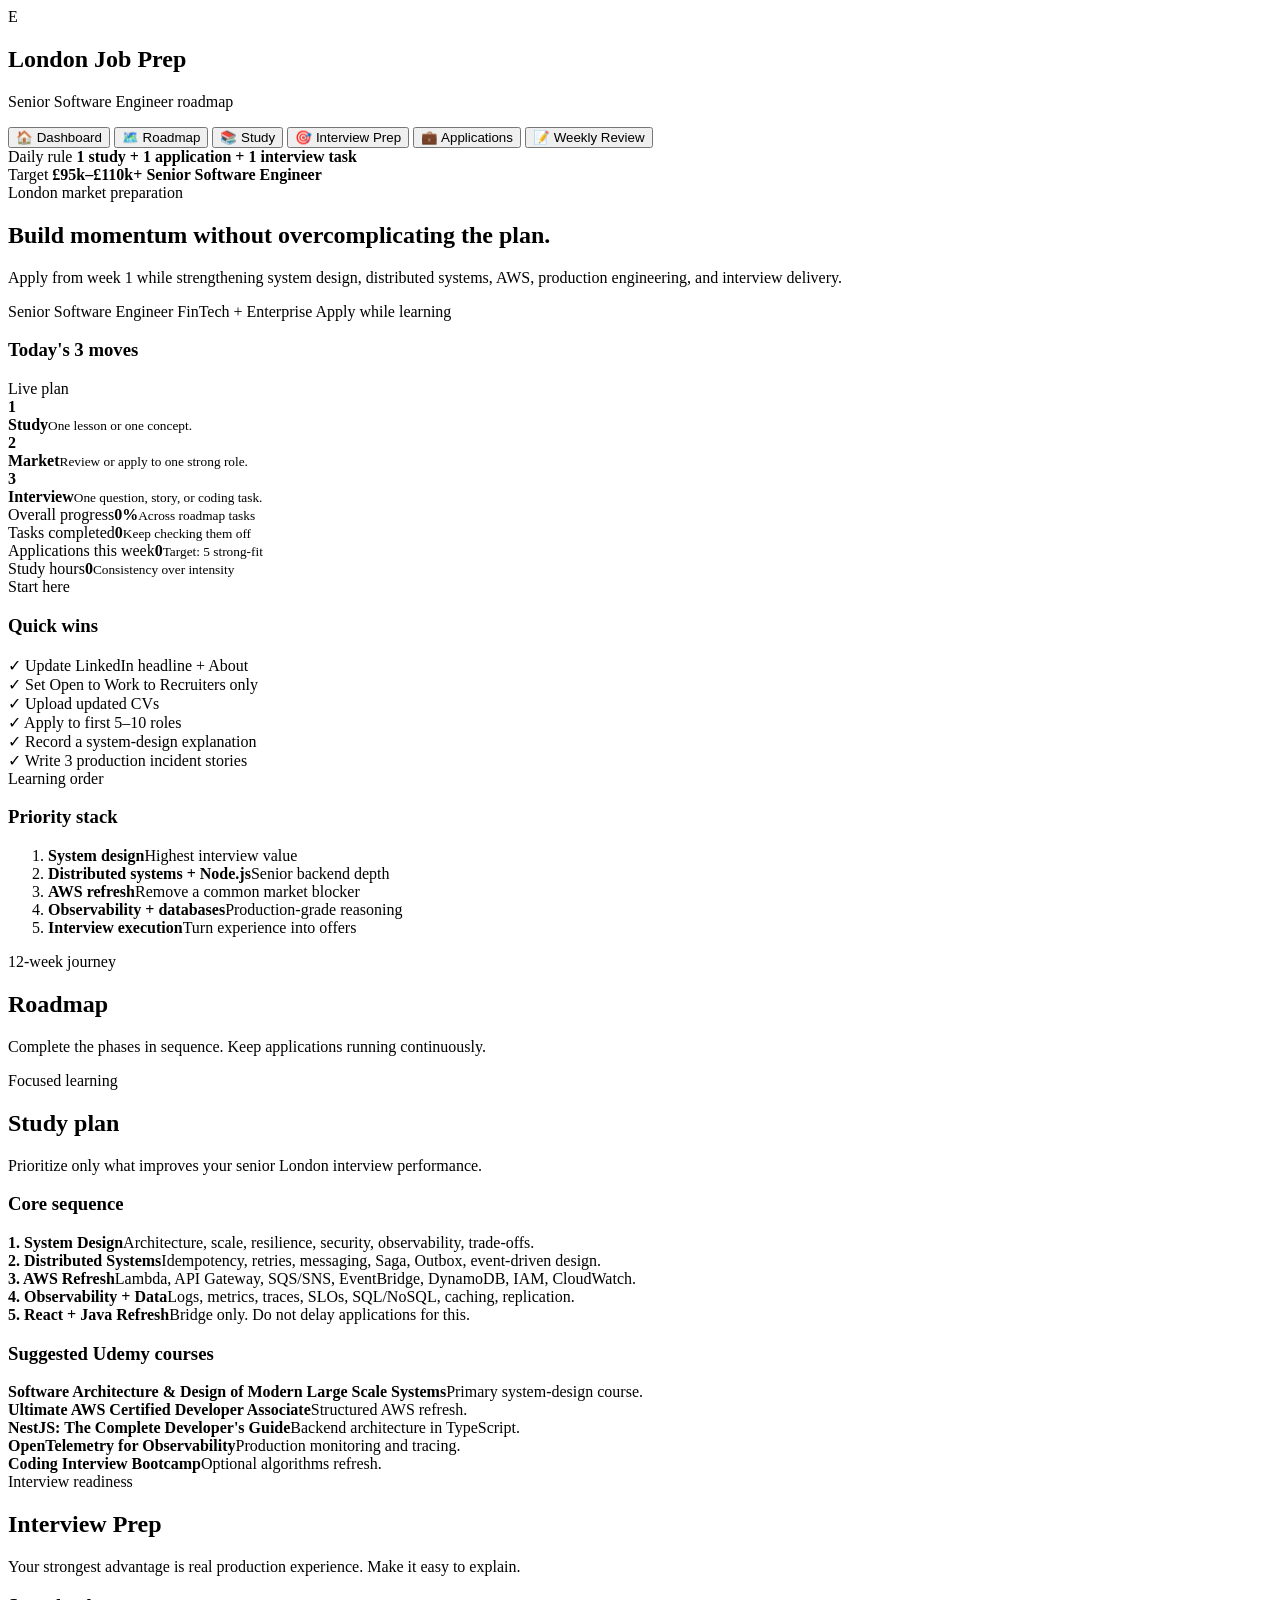
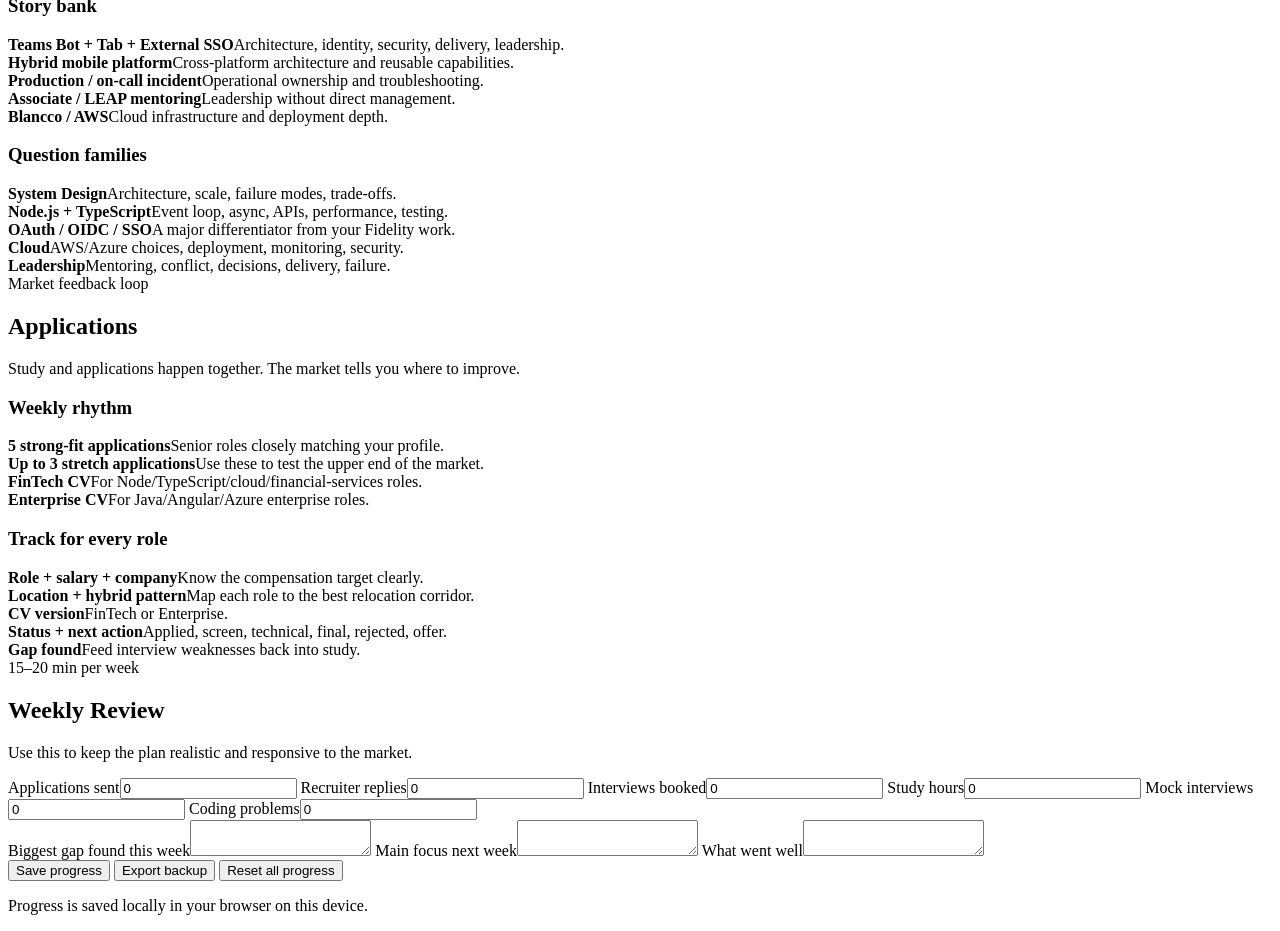
==== index.html @ 73bc14bc "Add interactive job prep dashboard" ====
<!doctype html>
<html lang="en">
<head>
  <meta charset="utf-8" />
  <meta name="viewport" content="width=device-width, initial-scale=1" />
  <meta name="theme-color" content="#4f46e5" />
  <title>Erivan — London Job Prep</title>
  <link rel="stylesheet" href="styles.css" />
</head>
<body>
  <div class="app-shell">
    <aside class="sidebar">
      <div class="brand-card">
        <div class="brand-mark">E</div>
        <div>
          <h1>London Job Prep</h1>
          <p>Senior Software Engineer roadmap</p>
        </div>
      </div>

      <nav class="nav" aria-label="Primary navigation">
        <button class="nav-btn active" data-screen="dashboard">🏠 Dashboard</button>
        <button class="nav-btn" data-screen="roadmap">🗺️ Roadmap</button>
        <button class="nav-btn" data-screen="study">📚 Study</button>
        <button class="nav-btn" data-screen="interviews">🎯 Interview Prep</button>
        <button class="nav-btn" data-screen="applications">💼 Applications</button>
        <button class="nav-btn" data-screen="weekly">📝 Weekly Review</button>
      </nav>

      <div class="side-note">
        <span>Daily rule</span>
        <strong>1 study + 1 application + 1 interview task</strong>
      </div>
      <div class="side-note">
        <span>Target</span>
        <strong>£95k–£110k+ Senior Software Engineer</strong>
      </div>
    </aside>

    <main class="main">
      <section id="dashboard" class="screen active">
        <div class="hero-grid">
          <article class="hero-card">
            <span class="eyebrow">London market preparation</span>
            <h2>Build momentum without overcomplicating the plan.</h2>
            <p>Apply from week 1 while strengthening system design, distributed systems, AWS, production engineering, and interview delivery.</p>
            <div class="chips">
              <span>Senior Software Engineer</span>
              <span>FinTech + Enterprise</span>
              <span>Apply while learning</span>
            </div>
          </article>

          <article class="today-card">
            <div class="card-title-row"><h3>Today's 3 moves</h3><span class="status-dot">Live plan</span></div>
            <div class="today-item"><b>1</b><div><strong>Study</strong><small>One lesson or one concept.</small></div></div>
            <div class="today-item"><b>2</b><div><strong>Market</strong><small>Review or apply to one strong role.</small></div></div>
            <div class="today-item"><b>3</b><div><strong>Interview</strong><small>One question, story, or coding task.</small></div></div>
          </article>
        </div>

        <div class="stats-grid">
          <article class="stat-card"><span>Overall progress</span><strong id="overallPct">0%</strong><small>Across roadmap tasks</small></article>
          <article class="stat-card"><span>Tasks completed</span><strong id="doneCount">0</strong><small>Keep checking them off</small></article>
          <article class="stat-card"><span>Applications this week</span><strong id="dashApps">0</strong><small>Target: 5 strong-fit</small></article>
          <article class="stat-card"><span>Study hours</span><strong id="dashHours">0</strong><small>Consistency over intensity</small></article>
        </div>

        <div class="two-col">
          <article class="panel">
            <div class="section-head"><div><span class="eyebrow">Start here</span><h3>Quick wins</h3></div></div>
            <div class="quick-grid">
              <div class="quick">✓ Update LinkedIn headline + About</div>
              <div class="quick">✓ Set Open to Work to Recruiters only</div>
              <div class="quick">✓ Upload updated CVs</div>
              <div class="quick">✓ Apply to first 5–10 roles</div>
              <div class="quick">✓ Record a system-design explanation</div>
              <div class="quick">✓ Write 3 production incident stories</div>
            </div>
          </article>

          <article class="panel">
            <div class="section-head"><div><span class="eyebrow">Learning order</span><h3>Priority stack</h3></div></div>
            <ol class="priority-list">
              <li><b>System design</b><span>Highest interview value</span></li>
              <li><b>Distributed systems + Node.js</b><span>Senior backend depth</span></li>
              <li><b>AWS refresh</b><span>Remove a common market blocker</span></li>
              <li><b>Observability + databases</b><span>Production-grade reasoning</span></li>
              <li><b>Interview execution</b><span>Turn experience into offers</span></li>
            </ol>
          </article>
        </div>
      </section>

      <section id="roadmap" class="screen">
        <header class="page-head"><div><span class="eyebrow">12-week journey</span><h2>Roadmap</h2><p>Complete the phases in sequence. Keep applications running continuously.</p></div></header>
        <div id="phaseList" class="phase-list"></div>
      </section>

      <section id="study" class="screen">
        <header class="page-head"><div><span class="eyebrow">Focused learning</span><h2>Study plan</h2><p>Prioritize only what improves your senior London interview performance.</p></div></header>
        <div class="two-col">
          <article class="panel"><h3>Core sequence</h3><div class="stack-list">
            <div><b>1. System Design</b><span>Architecture, scale, resilience, security, observability, trade-offs.</span></div>
            <div><b>2. Distributed Systems</b><span>Idempotency, retries, messaging, Saga, Outbox, event-driven design.</span></div>
            <div><b>3. AWS Refresh</b><span>Lambda, API Gateway, SQS/SNS, EventBridge, DynamoDB, IAM, CloudWatch.</span></div>
            <div><b>4. Observability + Data</b><span>Logs, metrics, traces, SLOs, SQL/NoSQL, caching, replication.</span></div>
            <div><b>5. React + Java Refresh</b><span>Bridge only. Do not delay applications for this.</span></div>
          </div></article>
          <article class="panel"><h3>Suggested Udemy courses</h3><div class="stack-list">
            <div><b>Software Architecture & Design of Modern Large Scale Systems</b><span>Primary system-design course.</span></div>
            <div><b>Ultimate AWS Certified Developer Associate</b><span>Structured AWS refresh.</span></div>
            <div><b>NestJS: The Complete Developer's Guide</b><span>Backend architecture in TypeScript.</span></div>
            <div><b>OpenTelemetry for Observability</b><span>Production monitoring and tracing.</span></div>
            <div><b>Coding Interview Bootcamp</b><span>Optional algorithms refresh.</span></div>
          </div></article>
        </div>
      </section>

      <section id="interviews" class="screen">
        <header class="page-head"><div><span class="eyebrow">Interview readiness</span><h2>Interview Prep</h2><p>Your strongest advantage is real production experience. Make it easy to explain.</p></div></header>
        <div class="two-col">
          <article class="panel"><h3>Story bank</h3><div class="stack-list">
            <div><b>Teams Bot + Tab + External SSO</b><span>Architecture, identity, security, delivery, leadership.</span></div>
            <div><b>Hybrid mobile platform</b><span>Cross-platform architecture and reusable capabilities.</span></div>
            <div><b>Production / on-call incident</b><span>Operational ownership and troubleshooting.</span></div>
            <div><b>Associate / LEAP mentoring</b><span>Leadership without direct management.</span></div>
            <div><b>Blancco / AWS</b><span>Cloud infrastructure and deployment depth.</span></div>
          </div></article>
          <article class="panel"><h3>Question families</h3><div class="stack-list">
            <div><b>System Design</b><span>Architecture, scale, failure modes, trade-offs.</span></div>
            <div><b>Node.js + TypeScript</b><span>Event loop, async, APIs, performance, testing.</span></div>
            <div><b>OAuth / OIDC / SSO</b><span>A major differentiator from your Fidelity work.</span></div>
            <div><b>Cloud</b><span>AWS/Azure choices, deployment, monitoring, security.</span></div>
            <div><b>Leadership</b><span>Mentoring, conflict, decisions, delivery, failure.</span></div>
          </div></article>
        </div>
      </section>

      <section id="applications" class="screen">
        <header class="page-head"><div><span class="eyebrow">Market feedback loop</span><h2>Applications</h2><p>Study and applications happen together. The market tells you where to improve.</p></div></header>
        <div class="two-col">
          <article class="panel"><h3>Weekly rhythm</h3><div class="stack-list">
            <div><b>5 strong-fit applications</b><span>Senior roles closely matching your profile.</span></div>
            <div><b>Up to 3 stretch applications</b><span>Use these to test the upper end of the market.</span></div>
            <div><b>FinTech CV</b><span>For Node/TypeScript/cloud/financial-services roles.</span></div>
            <div><b>Enterprise CV</b><span>For Java/Angular/Azure enterprise roles.</span></div>
          </div></article>
          <article class="panel"><h3>Track for every role</h3><div class="stack-list">
            <div><b>Role + salary + company</b><span>Know the compensation target clearly.</span></div>
            <div><b>Location + hybrid pattern</b><span>Map each role to the best relocation corridor.</span></div>
            <div><b>CV version</b><span>FinTech or Enterprise.</span></div>
            <div><b>Status + next action</b><span>Applied, screen, technical, final, rejected, offer.</span></div>
            <div><b>Gap found</b><span>Feed interview weaknesses back into study.</span></div>
          </div></article>
        </div>
      </section>

      <section id="weekly" class="screen">
        <header class="page-head"><div><span class="eyebrow">15–20 min per week</span><h2>Weekly Review</h2><p>Use this to keep the plan realistic and responsive to the market.</p></div></header>
        <article class="panel">
          <div class="form-grid">
            <label>Applications sent<input id="apps" type="number" min="0" value="0"></label>
            <label>Recruiter replies<input id="replies" type="number" min="0" value="0"></label>
            <label>Interviews booked<input id="interviewsCount" type="number" min="0" value="0"></label>
            <label>Study hours<input id="hours" type="number" min="0" step="0.5" value="0"></label>
            <label>Mock interviews<input id="mocks" type="number" min="0" value="0"></label>
            <label>Coding problems<input id="coding" type="number" min="0" value="0"></label>
          </div>
          <label class="text-field">Biggest gap found this week<textarea id="gap"></textarea></label>
          <label class="text-field">Main focus next week<textarea id="focus"></textarea></label>
          <label class="text-field">What went well<textarea id="wins"></textarea></label>
          <div class="actions">
            <button class="primary" id="saveWeekly">Save progress</button>
            <button id="exportBtn">Export backup</button>
            <button id="resetBtn">Reset all progress</button>
          </div>
          <p class="note">Progress is saved locally in your browser on this device.</p>
        </article>
      </section>
    </main>
  </div>
  <script src="app.js"></script>
</body>
</html>
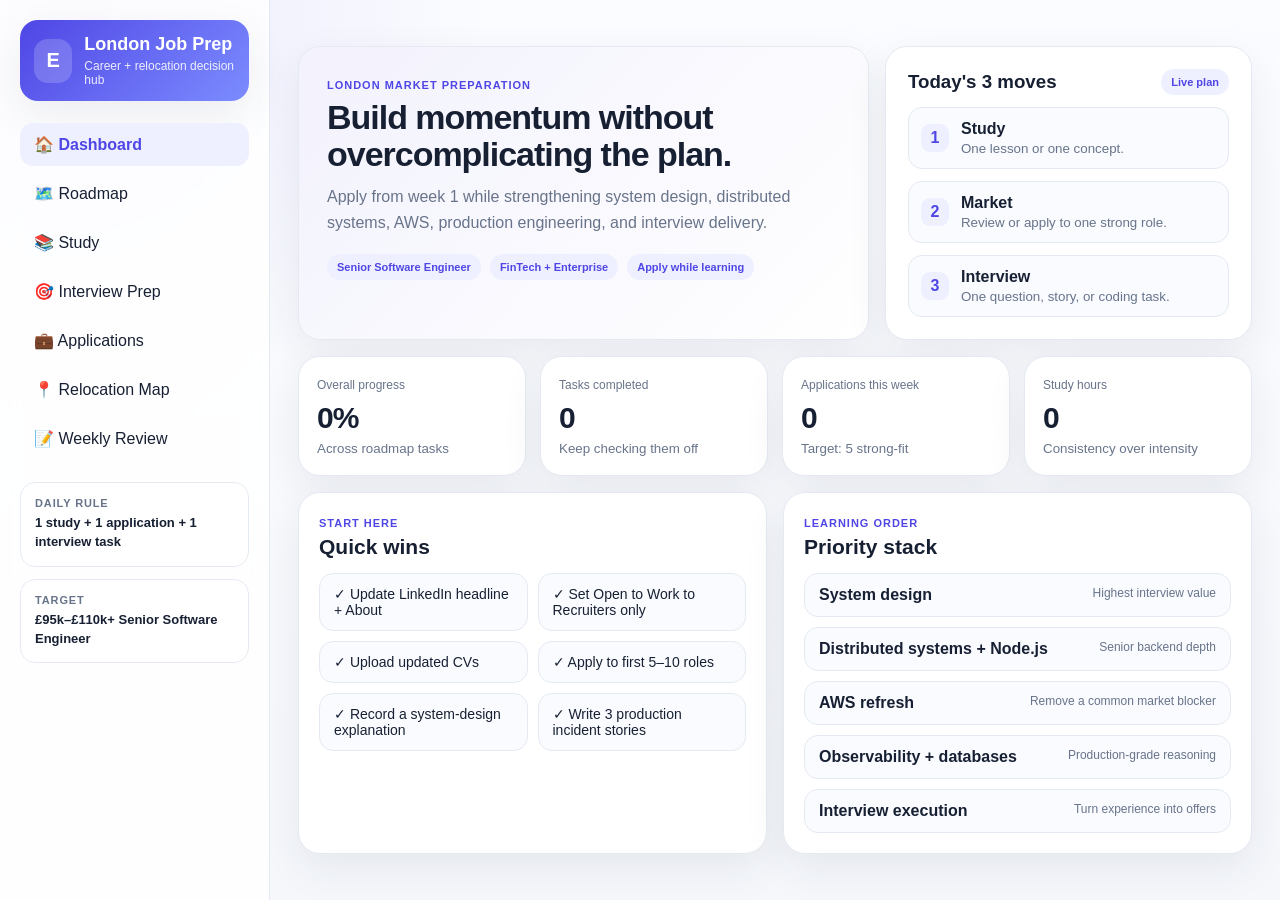
==== commit 012e7155: "Integrate relocation map into main job prep dashboard" ====
--- a/index.html
+++ b/index.html
@@ -14,7 +14,7 @@
         <div class="brand-mark">E</div>
         <div>
           <h1>London Job Prep</h1>
-          <p>Senior Software Engineer roadmap</p>
+          <p>Career + relocation decision hub</p>
         </div>
       </div>
 
@@ -24,6 +24,7 @@
         <button class="nav-btn" data-screen="study">📚 Study</button>
         <button class="nav-btn" data-screen="interviews">🎯 Interview Prep</button>
         <button class="nav-btn" data-screen="applications">💼 Applications</button>
+        <button class="nav-btn" data-screen="relocation">📍 Relocation Map</button>
         <button class="nav-btn" data-screen="weekly">📝 Weekly Review</button>
       </nav>
 
@@ -156,6 +157,17 @@
         </div>
       </section>
 
+      <section id="relocation" class="screen">
+        <header class="page-head relocation-head"><div><span class="eyebrow">Family relocation decision</span><h2>Relocation Map</h2><p>Compare shortlisted areas using separate layers for trains, roads, commute options, software jobs, Simone’s quality/pharma market, CCUK/CCB-related churches, and family anchors.</p></div></header>
+        <article class="panel map-panel">
+          <div class="map-toolbar">
+            <div><b>Interactive decision map</b><span>Open layers inside the map to reduce clutter.</span></div>
+            <a class="map-link" href="relocation-map.html" target="_blank" rel="noopener">Open full screen ↗</a>
+          </div>
+          <iframe id="relocationFrame" class="map-frame" title="London relocation decision map" data-src="relocation-map.html"></iframe>
+        </article>
+      </section>
+
       <section id="weekly" class="screen">
         <header class="page-head"><div><span class="eyebrow">15–20 min per week</span><h2>Weekly Review</h2><p>Use this to keep the plan realistic and responsive to the market.</p></div></header>
         <article class="panel">
--- a/styles.css
+++ b/styles.css
@@ -0,0 +1 @@
+:root{--bg:#f5f7fb;--panel:#fff;--panel2:#f9fbff;--text:#172033;--muted:#68748a;--line:#e5eaf2;--primary:#4f46e5;--primary2:#7c8cff;--soft:#eef0ff;--success:#079669;--warn:#d97706;--shadow:0 14px 40px rgba(38,48,78,.08)}*{box-sizing:border-box}html{scroll-behavior:smooth}body{margin:0;font-family:Inter,ui-sans-serif,-apple-system,BlinkMacSystemFont,"Segoe UI",Roboto,Arial,sans-serif;color:var(--text);background:radial-gradient(circle at 5% 0%,rgba(79,70,229,.1),transparent 28%),linear-gradient(180deg,#fbfcff,#f5f7fb)}button,input,textarea{font:inherit}.app-shell{min-height:100vh;display:grid;grid-template-columns:270px 1fr}.sidebar{position:sticky;top:0;height:100vh;padding:20px;border-right:1px solid var(--line);background:rgba(255,255,255,.86);backdrop-filter:blur(12px)}.brand-card{display:flex;gap:12px;align-items:center;padding:14px;border-radius:18px;background:linear-gradient(135deg,var(--primary),var(--primary2));color:#fff;box-shadow:var(--shadow)}.brand-mark{width:44px;height:44px;border-radius:14px;background:rgba(255,255,255,.18);display:grid;place-items:center;font-size:20px;font-weight:800}.brand-card h1{font-size:18px;margin:0 0 4px}.brand-card p{font-size:12px;margin:0;opacity:.88}.nav{display:grid;gap:6px;margin:22px 0}.nav-btn{border:0;background:transparent;text-align:left;padding:12px 14px;border-radius:13px;color:var(--text);cursor:pointer}.nav-btn:hover{background:#f4f6fb}.nav-btn.active{background:var(--soft);color:var(--primary);font-weight:700}.side-note{display:grid;gap:5px;margin-top:12px;padding:14px;border:1px solid var(--line);border-radius:15px;background:var(--panel)}.side-note span{font-size:11px;text-transform:uppercase;letter-spacing:.08em;color:var(--muted);font-weight:700}.side-note strong{font-size:13px;line-height:1.45}.main{padding:28px;width:100%;max-width:1320px;margin:auto}.screen{display:none}.screen.active{display:block}.hero-grid{display:grid;grid-template-columns:1.4fr .9fr;gap:16px}.hero-card,.today-card,.panel,.stat-card{background:var(--panel);border:1px solid var(--line);box-shadow:var(--shadow);border-radius:22px}.hero-card{padding:28px;background:linear-gradient(135deg,rgba(79,70,229,.07),rgba(255,255,255,.6)),#fff}.hero-card h2,.page-head h2{font-size:34px;line-height:1.08;letter-spacing:-.03em;margin:6px 0 12px}.hero-card p,.page-head p{color:var(--muted);line-height:1.6;margin:0}.eyebrow{font-size:11px;font-weight:800;letter-spacing:.09em;text-transform:uppercase;color:var(--primary)}.chips{display:flex;gap:9px;flex-wrap:wrap;margin-top:18px}.chips span,.status-dot{padding:7px 10px;border-radius:999px;background:var(--soft);color:var(--primary);font-size:11px;font-weight:800}.today-card{padding:22px}.card-title-row{display:flex;justify-content:space-between;align-items:center;gap:10px}.card-title-row h3{margin:0}.today-item{display:flex;align-items:center;gap:12px;margin-top:12px;padding:12px;background:var(--panel2);border:1px solid var(--line);border-radius:14px}.today-item b{width:28px;height:28px;display:grid;place-items:center;border-radius:9px;background:var(--soft);color:var(--primary)}.today-item div{display:grid;gap:3px}.today-item small{color:var(--muted)}.stats-grid{display:grid;grid-template-columns:repeat(4,1fr);gap:14px;margin:16px 0}.stat-card{padding:18px}.stat-card span{font-size:12px;color:var(--muted)}.stat-card strong{display:block;font-size:30px;letter-spacing:-.03em;margin:8px 0 4px}.stat-card small{color:var(--muted)}.two-col{display:grid;grid-template-columns:1fr 1fr;gap:16px}.panel{padding:20px}.section-head h3,.panel h3{margin:4px 0 0;font-size:21px}.quick-grid{display:grid;grid-template-columns:1fr 1fr;gap:10px;margin-top:14px}.quick{padding:12px 14px;border-radius:14px;border:1px solid var(--line);background:var(--panel2);font-size:14px}.priority-list{list-style:none;margin:14px 0 0;padding:0;display:grid;gap:10px}.priority-list li{padding:12px 14px;border:1px solid var(--line);border-radius:14px;background:var(--panel2);display:flex;justify-content:space-between;gap:12px}.priority-list span{color:var(--muted);font-size:12px}.page-head{margin-bottom:18px}.page-head h2{margin-bottom:8px}.phase-list{display:grid;gap:16px}.phase{background:var(--panel);border:1px solid var(--line);box-shadow:var(--shadow);border-radius:22px;padding:20px}.phase-top{display:flex;justify-content:space-between;gap:16px}.phase-meta{display:flex;gap:8px;flex-wrap:wrap;margin-bottom:8px}.tag{font-size:10px;font-weight:800;padding:5px 8px;border-radius:999px}.tag.time{background:#eef5ff;color:#3566df}.tag.priority{background:#fff5df;color:var(--warn)}.tag.cont{background:#eaf9f3;color:var(--success)}.phase h4{margin:0 0 6px;font-size:21px}.phase p{margin:0;color:var(--muted);font-size:14px;line-height:1.55}.phase-progress{font-size:25px;font-weight:800}.progress{height:9px;background:#edf1f6;border-radius:999px;overflow:hidden;margin:14px 0}.progress i{display:block;height:100%;width:0;background:linear-gradient(90deg,var(--primary),var(--primary2));transition:width .25s}.task-grid{display:grid;grid-template-columns:1fr 1fr;gap:10px}.task{display:flex;align-items:flex-start;gap:10px;padding:12px;background:var(--panel2);border:1px solid var(--line);border-radius:14px}.task input{margin-top:2px;width:18px;height:18px;accent-color:var(--primary)}.task-label{font-size:14px;line-height:1.45}.badges{display:flex;gap:6px;margin-top:7px}.mini{font-size:9px;font-weight:800;padding:3px 6px;border-radius:999px;text-transform:uppercase}.mini.p1{background:#fff5df;color:var(--warn)}.mini.qw{background:#eaf9f3;color:var(--success)}.stack-list{display:grid;gap:10px;margin-top:14px}.stack-list>div{display:grid;gap:4px;padding:13px 14px;border:1px solid var(--line);border-radius:14px;background:var(--panel2)}.stack-list span{font-size:12px;color:var(--muted);line-height:1.5}.form-grid{display:grid;grid-template-columns:repeat(3,1fr);gap:12px}.form-grid label,.text-field{display:grid;gap:6px;font-size:12px;font-weight:700;color:var(--muted)}input,textarea{width:100%;padding:11px 12px;border:1px solid var(--line);border-radius:12px;background:#fff;color:var(--text);outline:none}input:focus,textarea:focus{border-color:#b6b5ff;box-shadow:0 0 0 4px rgba(79,70,229,.08)}textarea{min-height:88px;resize:vertical}.text-field{margin-top:12px}.actions{display:flex;gap:9px;flex-wrap:wrap;margin-top:14px}.actions button{border:1px solid var(--line);padding:10px 13px;border-radius:12px;background:#fff;color:var(--text);font-weight:700;cursor:pointer}.actions button.primary{background:linear-gradient(135deg,var(--primary),var(--primary2));color:#fff;border-color:transparent}.note{font-size:12px;color:var(--muted);margin:12px 0 0}@media(max-width:1050px){.hero-grid,.two-col{grid-template-columns:1fr}.stats-grid{grid-template-columns:1fr 1fr}.task-grid{grid-template-columns:1fr}}@media(max-width:820px){.app-shell{grid-template-columns:1fr}.sidebar{position:static;height:auto;border-right:0;border-bottom:1px solid var(--line)}.nav{grid-template-columns:repeat(3,minmax(0,1fr))}.main{padding:18px}.form-grid{grid-template-columns:1fr 1fr}}@media(max-width:560px){.nav{grid-template-columns:1fr 1fr}.stats-grid,.form-grid,.quick-grid{grid-template-columns:1fr}.hero-card h2,.page-head h2{font-size:28px}.priority-list li{display:grid}.phase-top{display:grid}}
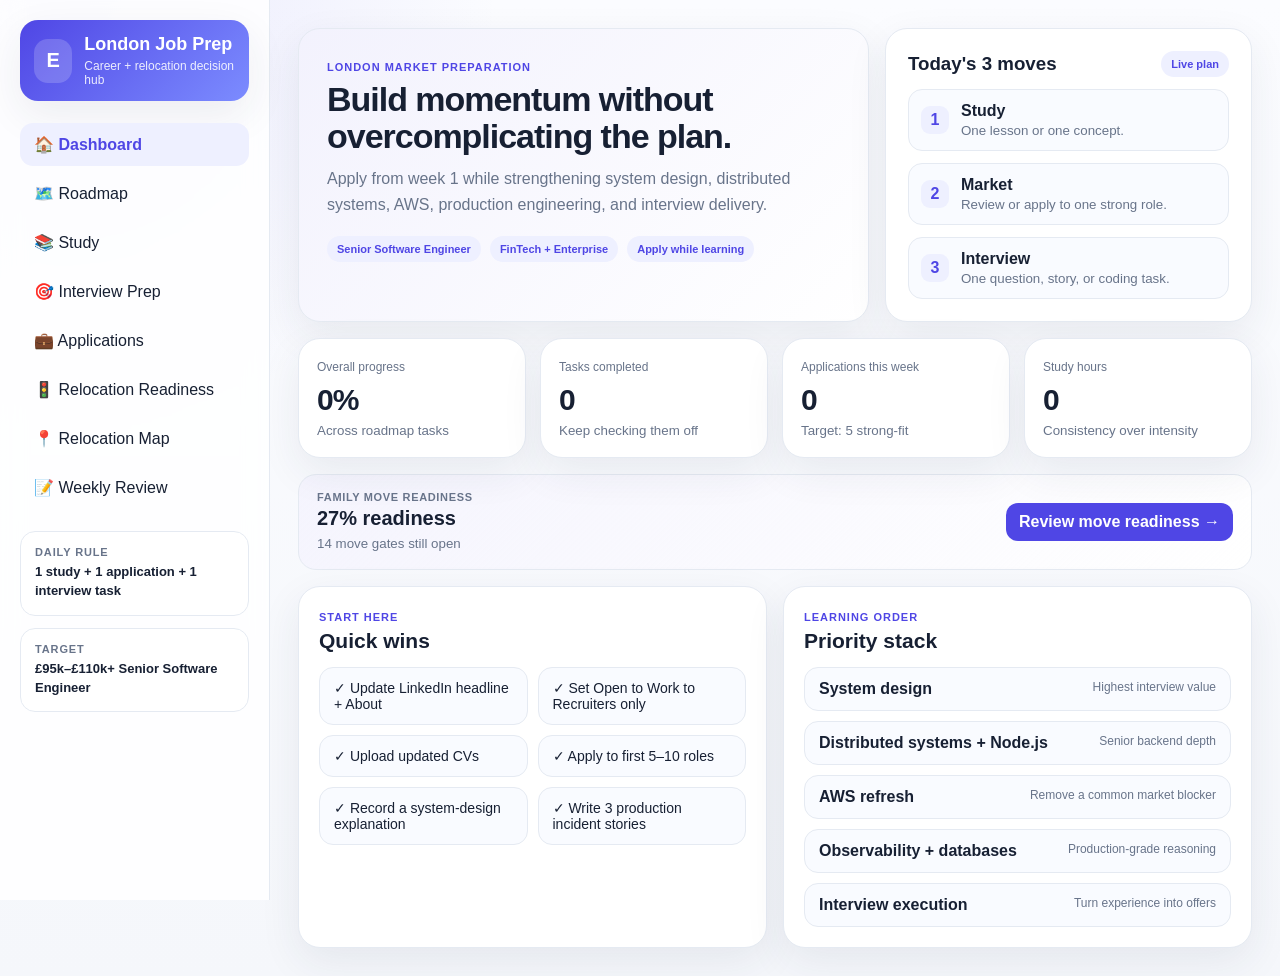
==== commit 3a751dda: "Add relocation readiness tracker to main dashboard" ====
--- a/index.html
+++ b/index.html
@@ -6,6 +6,7 @@
   <meta name="theme-color" content="#4f46e5" />
   <title>Erivan — London Job Prep</title>
   <link rel="stylesheet" href="styles.css" />
+  <link rel="stylesheet" href="readiness.css" />
 </head>
 <body>
   <div class="app-shell">
@@ -24,6 +25,7 @@
         <button class="nav-btn" data-screen="study">📚 Study</button>
         <button class="nav-btn" data-screen="interviews">🎯 Interview Prep</button>
         <button class="nav-btn" data-screen="applications">💼 Applications</button>
+        <button class="nav-btn" data-screen="readiness">🚦 Relocation Readiness</button>
         <button class="nav-btn" data-screen="relocation">📍 Relocation Map</button>
         <button class="nav-btn" data-screen="weekly">📝 Weekly Review</button>
       </nav>
@@ -67,7 +69,16 @@
           <article class="stat-card"><span>Study hours</span><strong id="dashHours">0</strong><small>Consistency over intensity</small></article>
         </div>
 
-        <div class="two-col">
+        <div class="readiness-mini">
+          <div class="readiness-mini-copy">
+            <span>Family move readiness</span>
+            <strong id="miniReadinessScore">0% readiness</strong>
+            <small id="miniReadinessBlockers">Move gates are being calculated…</small>
+          </div>
+          <button id="openReadiness" type="button">Review move readiness →</button>
+        </div>
+
+        <div class="two-col" style="margin-top:16px">
           <article class="panel">
             <div class="section-head"><div><span class="eyebrow">Start here</span><h3>Quick wins</h3></div></div>
             <div class="quick-grid">
@@ -157,6 +168,38 @@
         </div>
       </section>
 
+      <section id="readiness" class="screen">
+        <header class="page-head"><div><span class="eyebrow">Move decision control</span><h2>Relocation Readiness</h2><p>Track the practical challenges of moving the family from Ireland to the London region. This score is a planning aid—not a guarantee—and should rise as the major move gates are closed.</p></div></header>
+
+        <div class="resolved-strip">
+          <span class="resolved-chip">✓ Irish citizenship / UK right to work</span>
+          <span class="resolved-chip">✓ Rent-first strategy</span>
+          <span class="resolved-chip">✓ London corridor shortlist created</span>
+          <span class="resolved-chip">✓ Midleton + Kildare mortgage balances captured</span>
+        </div>
+
+        <div class="readiness-summary">
+          <article class="readiness-score-card">
+            <div class="readiness-score-row">
+              <div class="readiness-ring" id="readinessRing" style="--pct:0"><div class="readiness-ring-inner"><strong id="readinessPct">0%</strong><span>readiness</span></div></div>
+              <div class="readiness-copy">
+                <h3>Overall move readiness</h3>
+                <p>The score gives the most weight to your signed UK role, property transition and cash protection because those are the biggest risks while the household currently relies on one income.</p>
+                <span class="readiness-state" id="readinessState">Planning stage</span>
+              </div>
+            </div>
+          </article>
+
+          <article class="readiness-blockers-card">
+            <h3><span id="blockerCount">0</span> move gates still open</h3>
+            <p>These are the items I would want closed—or deliberately accepted—before committing to the physical move.</p>
+            <div class="blocker-list" id="blockerList"></div>
+          </article>
+        </div>
+
+        <div class="readiness-grid" id="readinessCategories"></div>
+      </section>
+
       <section id="relocation" class="screen">
         <header class="page-head relocation-head"><div><span class="eyebrow">Family relocation decision</span><h2>Relocation Map</h2><p>Compare shortlisted areas using separate layers for trains, roads, commute options, software jobs, Simone’s quality/pharma market, CCUK/CCB-related churches, and family anchors.</p></div></header>
         <article class="panel map-panel">
@@ -193,5 +236,6 @@
     </main>
   </div>
   <script src="app.js"></script>
+  <script src="readiness.js"></script>
 </body>
 </html>
--- a/readiness.css
+++ b/readiness.css
@@ -0,0 +1 @@
+.readiness-summary{display:grid;grid-template-columns:1.05fr .95fr;gap:16px;margin-bottom:16px}.readiness-score-card,.readiness-blockers-card{background:var(--panel);border:1px solid var(--line);border-radius:22px;box-shadow:var(--shadow);padding:22px}.readiness-score-row{display:flex;align-items:center;gap:22px}.readiness-ring{--pct:0;position:relative;width:142px;height:142px;border-radius:50%;background:conic-gradient(var(--primary) calc(var(--pct)*1%),#edf1f6 0);display:grid;place-items:center;flex:0 0 auto}.readiness-ring:after{content:'';position:absolute;inset:13px;background:#fff;border-radius:50%;box-shadow:inset 0 0 0 1px var(--line)}.readiness-ring strong,.readiness-ring span{position:relative;z-index:1}.readiness-ring strong{font-size:32px;letter-spacing:-.04em}.readiness-ring span{font-size:10px;color:var(--muted);text-transform:uppercase;letter-spacing:.06em;font-weight:800}.readiness-ring-inner{position:relative;z-index:2;display:grid;text-align:center;gap:2px}.readiness-copy h3,.readiness-blockers-card h3{margin:0 0 7px;font-size:21px}.readiness-copy p,.readiness-blockers-card p{margin:0;color:var(--muted);font-size:13px;line-height:1.55}.readiness-state{display:inline-flex;margin-top:11px;padding:6px 9px;border-radius:999px;background:#eef2ff;color:var(--primary);font-size:10px;font-weight:800;text-transform:uppercase;letter-spacing:.04em}.resolved-strip{display:flex;flex-wrap:wrap;gap:8px;margin:16px 0}.resolved-chip{font-size:11px;font-weight:700;padding:7px 9px;border-radius:999px;background:#eaf9f3;color:var(--success)}.blocker-list{display:grid;gap:8px;margin-top:12px}.blocker{display:flex;gap:9px;align-items:flex-start;padding:10px 11px;border:1px solid #fee2e2;background:#fff7f7;border-radius:12px;font-size:12px;line-height:1.4}.blocker i{width:9px;height:9px;border-radius:50%;background:#dc2626;flex:0 0 auto;margin-top:4px}.blocker.done{border-color:#d1fae5;background:#f0fdf4;color:#166534}.blocker.done i{background:#10b981}.readiness-grid{display:grid;grid-template-columns:1fr 1fr;gap:14px}.readiness-category{background:var(--panel);border:1px solid var(--line);border-radius:20px;box-shadow:var(--shadow);padding:18px}.readiness-cat-head{display:flex;justify-content:space-between;gap:12px;align-items:flex-start}.readiness-cat-head h4{margin:0 0 5px;font-size:18px}.readiness-cat-head p{margin:0;color:var(--muted);font-size:12px;line-height:1.5}.weight-badge{font-size:10px;font-weight:800;padding:6px 8px;border-radius:999px;background:#f4f6fb;color:#475569;white-space:nowrap}.readiness-cat-progress{height:8px;background:#edf1f6;border-radius:999px;overflow:hidden;margin:12px 0}.readiness-cat-progress i{display:block;height:100%;width:0;background:linear-gradient(90deg,var(--primary),var(--primary2));transition:width .2s}.readiness-task-list{display:grid;gap:8px}.readiness-task{display:flex;gap:10px;align-items:flex-start;padding:10px 11px;background:var(--panel2);border:1px solid var(--line);border-radius:12px;font-size:12px;line-height:1.4}.readiness-task input{width:17px;height:17px;margin-top:1px;accent-color:var(--primary);flex:0 0 auto}.critical-tag{display:inline-block;margin-left:6px;padding:2px 5px;border-radius:999px;background:#fee2e2;color:#b91c1c;font-size:8px;font-weight:800;text-transform:uppercase;vertical-align:middle}.readiness-mini{margin-top:16px;padding:16px 18px;border:1px solid var(--line);border-radius:18px;background:linear-gradient(135deg,rgba(79,70,229,.06),rgba(255,255,255,.75)),#fff;display:flex;align-items:center;justify-content:space-between;gap:16px}.readiness-mini-copy{display:grid;gap:4px}.readiness-mini-copy span{font-size:11px;text-transform:uppercase;letter-spacing:.06em;color:var(--muted);font-weight:800}.readiness-mini-copy strong{font-size:20px}.readiness-mini-copy small{color:var(--muted);line-height:1.45}.readiness-mini button{border:0;background:var(--primary);color:#fff;font-weight:800;border-radius:12px;padding:10px 13px;cursor:pointer;white-space:nowrap}@media(max-width:980px){.readiness-summary,.readiness-grid{grid-template-columns:1fr}}@media(max-width:620px){.readiness-score-row{align-items:flex-start;flex-direction:column}.readiness-mini{align-items:flex-start;flex-direction:column}.readiness-mini button{width:100%}}
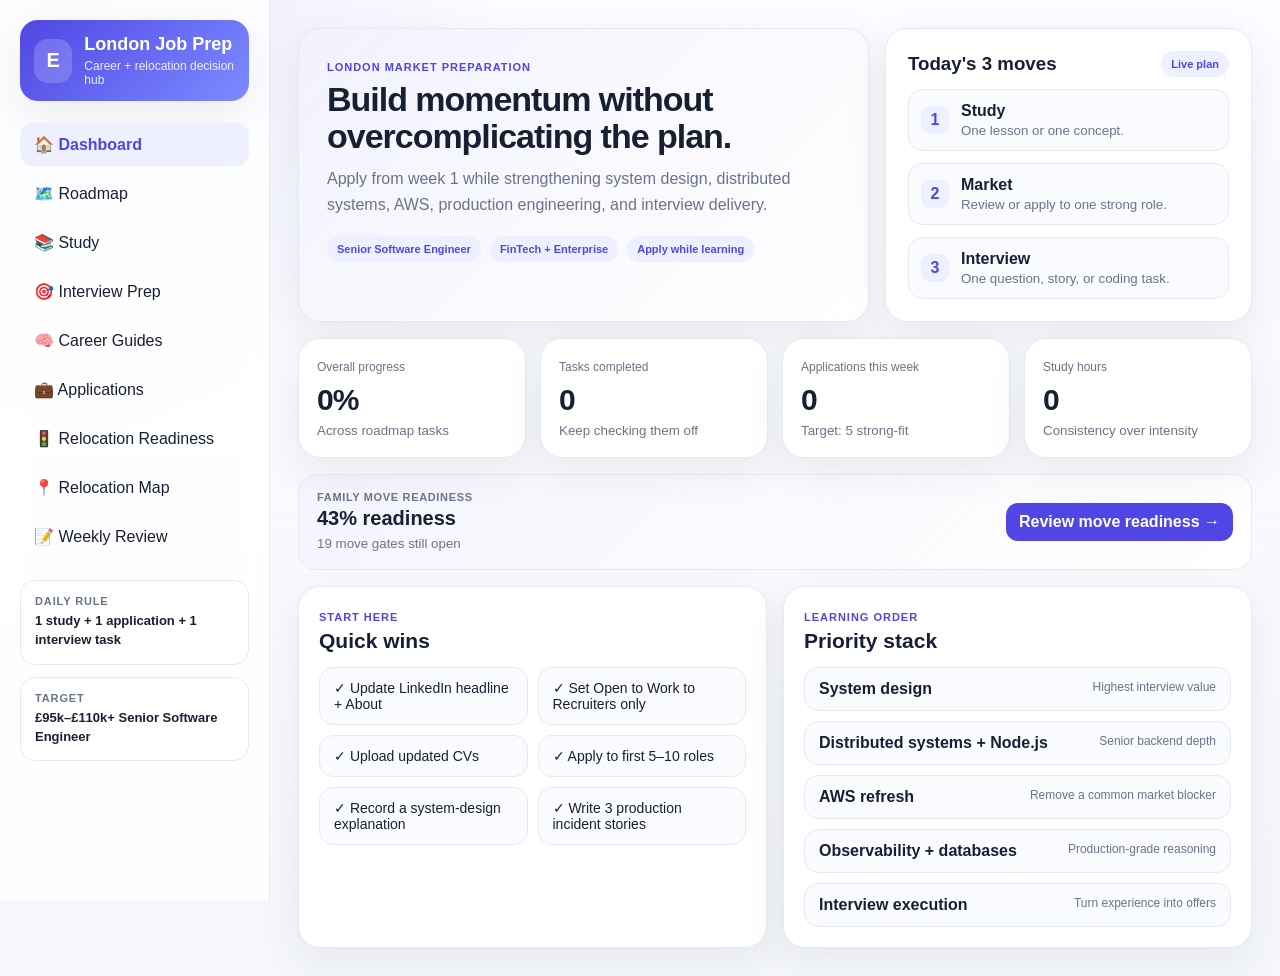
==== commit 4ba1e7ef: "Add Career Guides section to dashboard" ====
--- a/index.html
+++ b/index.html
@@ -24,6 +24,7 @@
         <button class="nav-btn" data-screen="roadmap">🗺️ Roadmap</button>
         <button class="nav-btn" data-screen="study">📚 Study</button>
         <button class="nav-btn" data-screen="interviews">🎯 Interview Prep</button>
+        <button class="nav-btn" data-screen="career-guides">🧠 Career Guides</button>
         <button class="nav-btn" data-screen="applications">💼 Applications</button>
         <button class="nav-btn" data-screen="readiness">🚦 Relocation Readiness</button>
         <button class="nav-btn" data-screen="relocation">📍 Relocation Map</button>
@@ -149,6 +150,68 @@
         </div>
       </section>
 
+      <section id="career-guides" class="screen">
+        <header class="page-head">
+          <div>
+            <span class="eyebrow">Visual interview memory aids</span>
+            <h2>Career Guides</h2>
+            <p>Use these visual summaries before recruiter calls and interviews to quickly recall responsibilities, technologies, achievements and the story behind each role.</p>
+          </div>
+        </header>
+
+        <div class="guide-grid">
+          <article class="guide-card">
+            <div class="guide-preview guide-preview-erivan">
+              <span class="guide-person">Erivan</span>
+              <div class="guide-icon">💻</div>
+            </div>
+            <div class="guide-card-body">
+              <span class="eyebrow">Current experience</span>
+              <h3>Fidelity Investments</h3>
+              <p>Enterprise Angular/TypeScript delivery, Microsoft Teams Bot + Tab integration, external SSO, hybrid mobile, cloud/data exposure, production support and mentoring.</p>
+              <div class="guide-tags"><span>Angular</span><span>TypeScript</span><span>Teams</span><span>SSO</span><span>Ionic</span></div>
+              <a class="guide-link" href="assets/career-guides/erivan/fidelity-career-overview.webp" target="_blank" rel="noopener">Open full guide ↗</a>
+            </div>
+          </article>
+
+          <article class="guide-card">
+            <div class="guide-preview guide-preview-history">
+              <span class="guide-person">Erivan</span>
+              <div class="guide-icon">🧭</div>
+            </div>
+            <div class="guide-card-body">
+              <span class="eyebrow">Previous experience</span>
+              <h3>GM · Blancco · Ecanvasser</h3>
+              <p>Manufacturing analytics, Power BI, full-stack Java/Angular delivery, AWS infrastructure, SaaS, REST APIs, authentication and CI/CD.</p>
+              <div class="guide-tags"><span>Power BI</span><span>Java</span><span>AWS</span><span>REST APIs</span><span>SaaS</span></div>
+              <a class="guide-link" href="assets/career-guides/erivan/experience-before-fidelity.webp" target="_blank" rel="noopener">Open full guide ↗</a>
+            </div>
+          </article>
+
+          <article class="guide-card">
+            <div class="guide-preview guide-preview-simone">
+              <span class="guide-person">Simone</span>
+              <div class="guide-icon">✅</div>
+            </div>
+            <div class="guide-card-body">
+              <span class="eyebrow">Quality & compliance</span>
+              <h3>PSC Biotech / MSD · Stryker · Apple</h3>
+              <p>Supplier/material change control, risk assessment, SAP MM, TrackWise, Veeva, inspection readiness, CAPA support, documentation and quality improvement.</p>
+              <div class="guide-tags"><span>MSD</span><span>Supplier Quality</span><span>TrackWise</span><span>Veeva</span><span>SAP MM</span></div>
+              <a class="guide-link" href="assets/career-guides/simone/quality-compliance-experience.webp" target="_blank" rel="noopener">Open full guide ↗</a>
+            </div>
+          </article>
+        </div>
+
+        <article class="panel guide-note">
+          <div>
+            <span class="eyebrow">How to use this section</span>
+            <h3>5-minute interview refresh</h3>
+          </div>
+          <p>Open the relevant guide before a call, scan the role, technology and achievement panels, then practise explaining one project or outcome aloud without reading the text word-for-word.</p>
+        </article>
+      </section>
+
       <section id="applications" class="screen">
         <header class="page-head"><div><span class="eyebrow">Market feedback loop</span><h2>Applications</h2><p>Study and applications happen together. The market tells you where to improve.</p></div></header>
         <div class="two-col">
